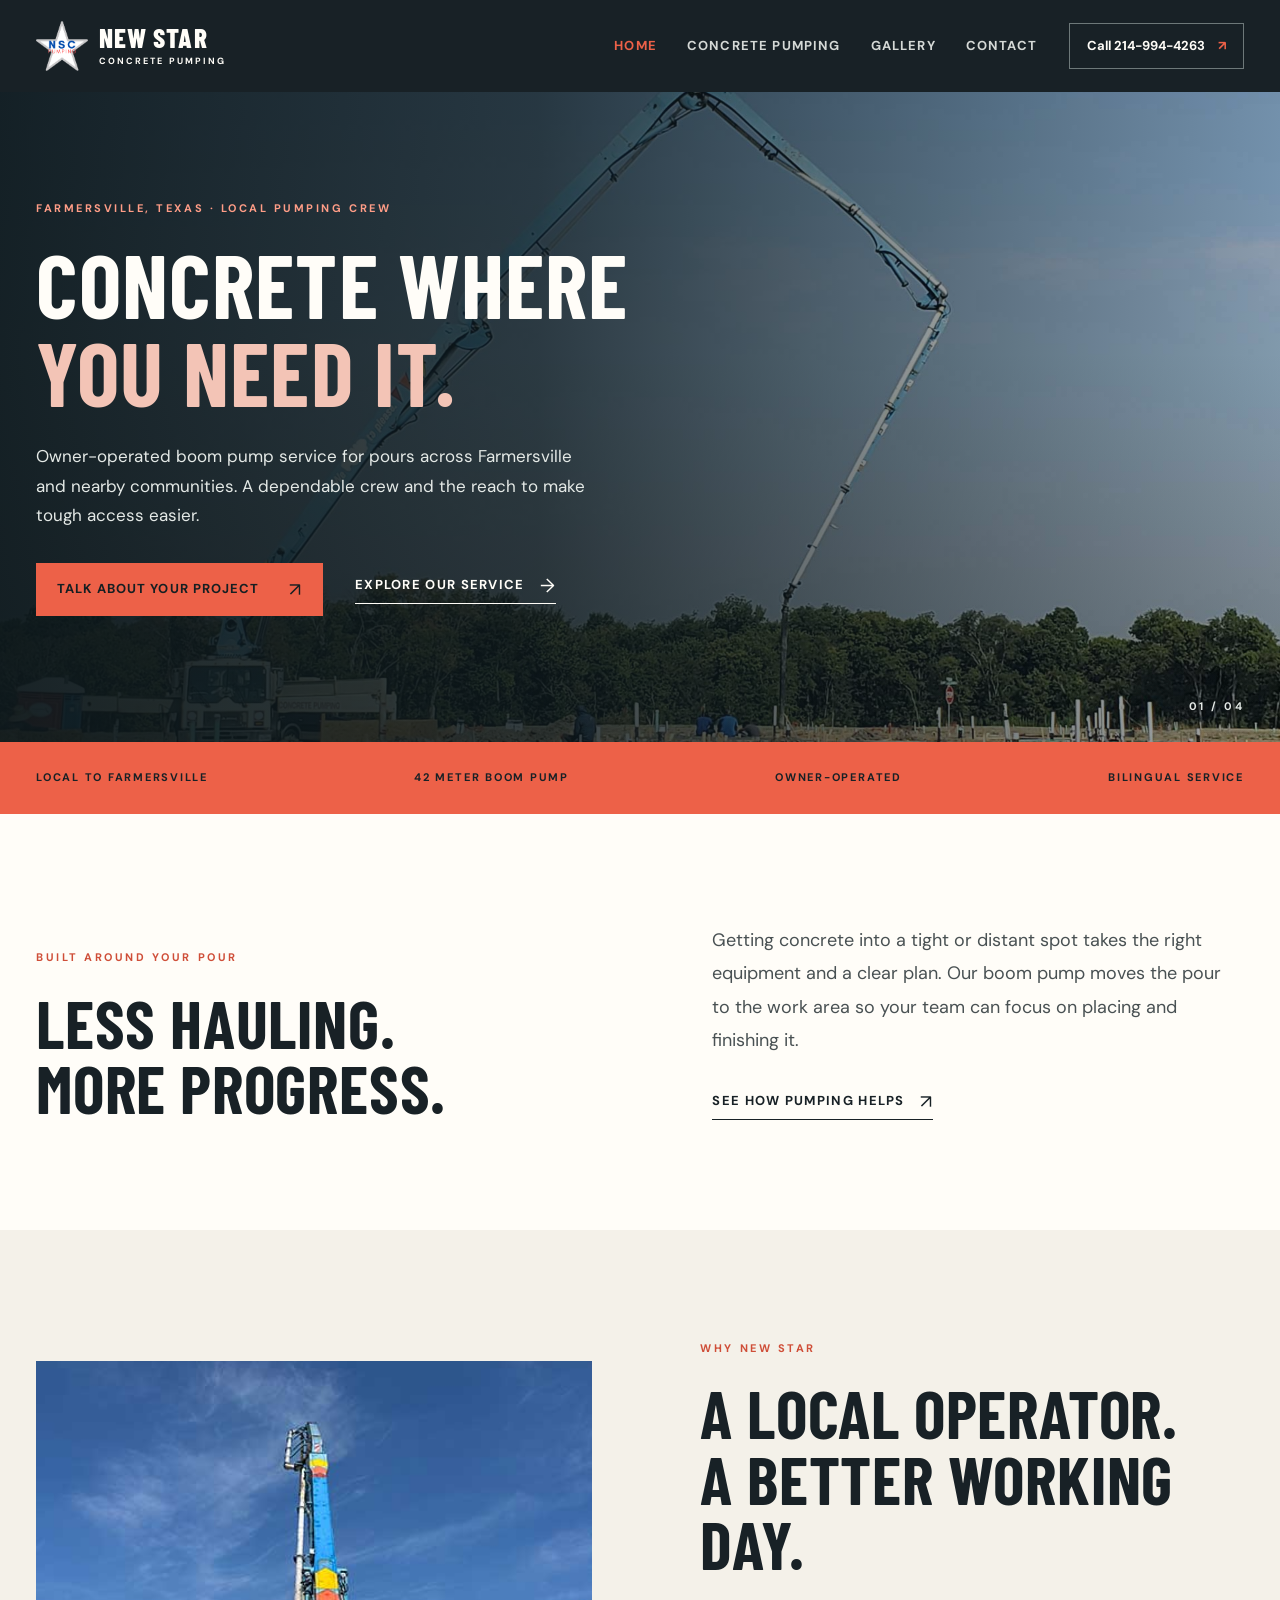
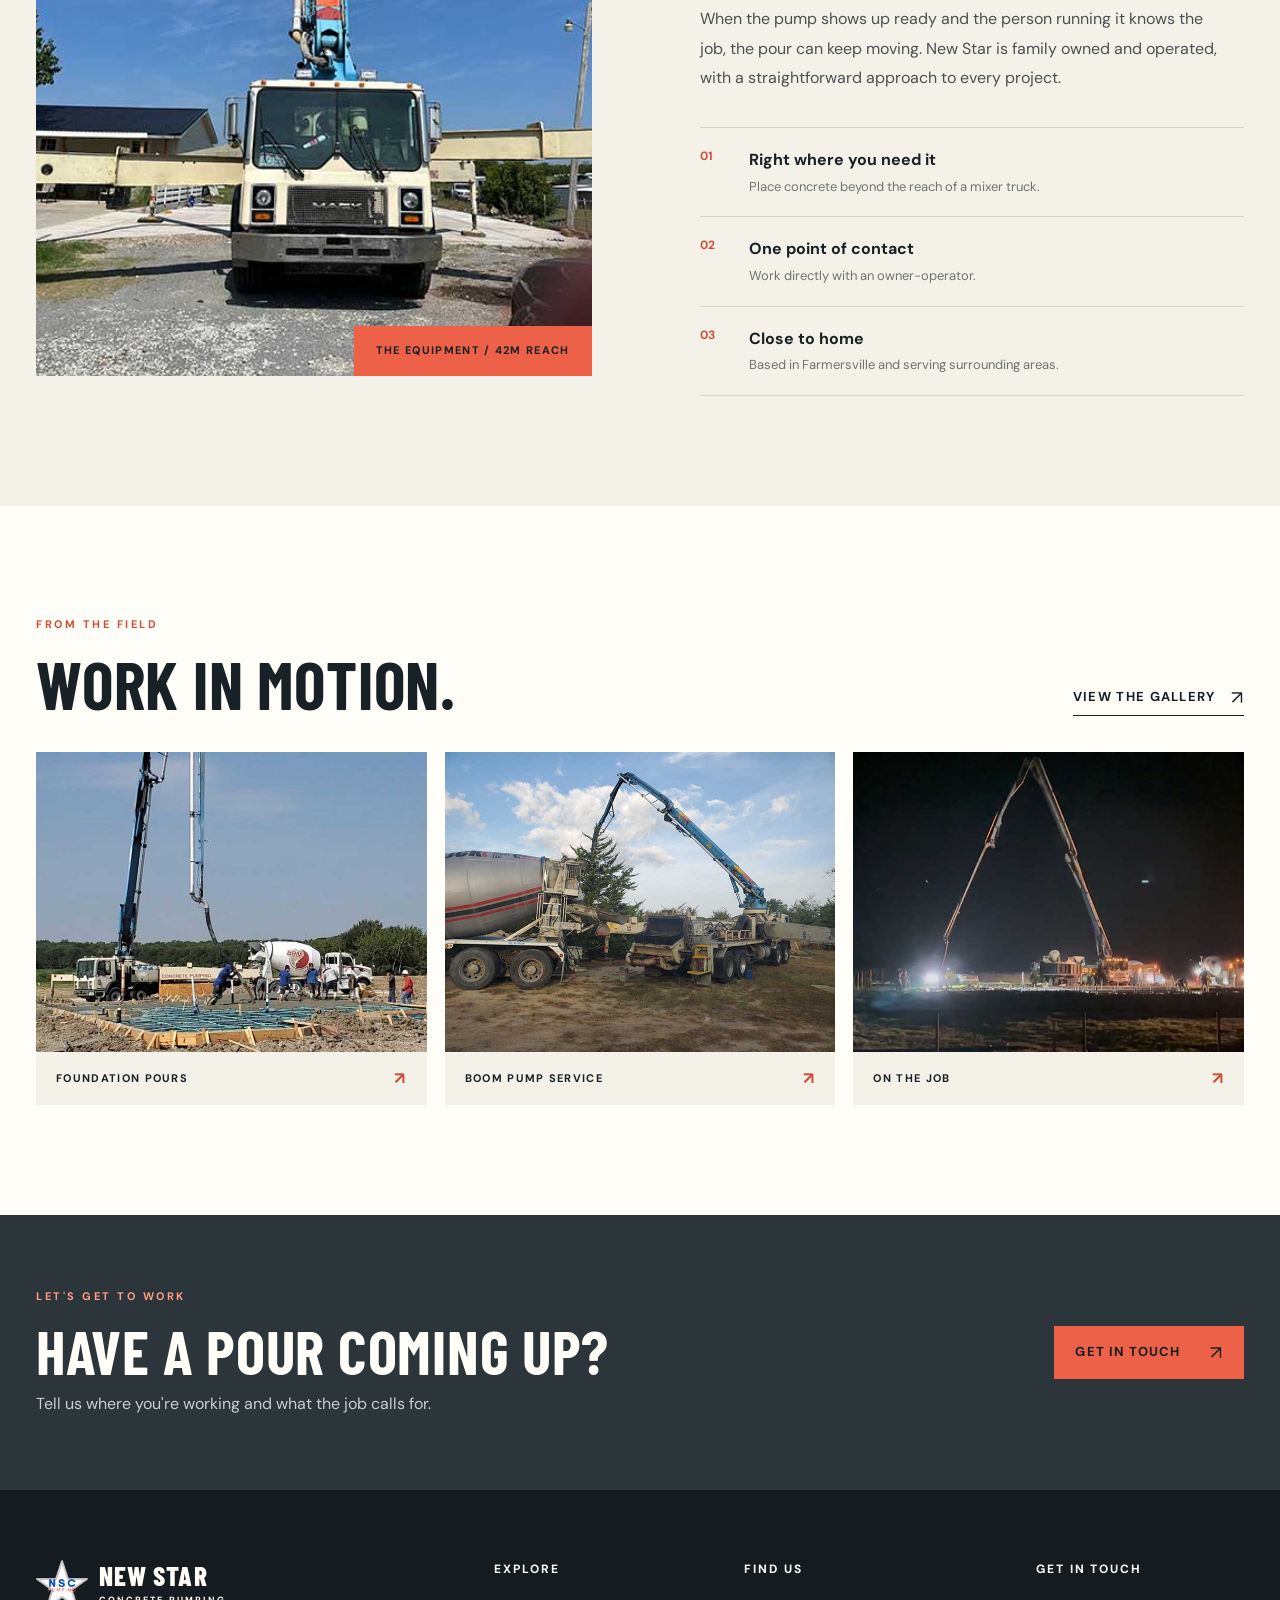
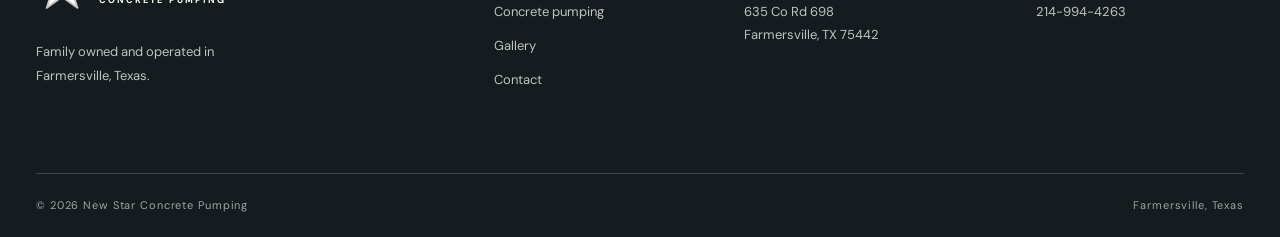
==== index.html @ 3ee7a07b "Build New Star static website" ====
<!doctype html>
<html lang="en">
<head>
  <meta charset="utf-8">
  <meta name="viewport" content="width=device-width, initial-scale=1">
  <meta name="theme-color" content="#182126">
  <meta name="description" content="New Star Concrete Pumping provides owner-operated boom pump service in Farmersville, Texas and surrounding communities.">
  <title>New Star Concrete Pumping | Farmersville, TX</title>
  <link rel="icon" type="image/svg+xml" href="assets/favicon.svg">
  <link rel="stylesheet" href="styles.css">
  <script src="site-config.js" defer></script>
  <script src="site.js" defer></script>
</head>
<body>
  <a class="skip-link" href="#main">Skip to content</a>
  <header class="site-header">
    <div class="header-inner wrap">
      <a class="brand" href="./" aria-label="New Star Concrete Pumping home"><img src="assets/new-star-concrete-pumping-logo.png" alt="" width="62" height="59"><span>NEW STAR<small>CONCRETE PUMPING</small></span></a>
      <button class="menu-button" type="button" data-menu-button aria-expanded="false" aria-controls="primary-nav">Menu <span aria-hidden="true">☰</span></button>
      <nav id="primary-nav" class="site-nav" data-menu aria-label="Main navigation"><a href="./" aria-current="page">Home</a><a href="concrete-pumping/">Concrete pumping</a><a href="gallery/">Gallery</a><a href="contact-us/">Contact</a></nav>
      <a class="header-call" href="tel:+12149944263">Call 214-994-4263 <span aria-hidden="true">↗</span></a>
    </div>
  </header>
  <main id="main">
    <section class="hero home-hero">
      <div class="hero-photo" role="img" aria-label="Concrete boom pump working at a construction site"></div>
      <div class="wrap hero-content"><p class="eyebrow light">FARMERSVILLE, TEXAS · LOCAL PUMPING CREW</p><h1>Concrete where<br><em>you need it.</em></h1><p>Owner-operated boom pump service for pours across Farmersville and nearby communities. A dependable crew and the reach to make tough access easier.</p><div class="button-row"><a class="button button-accent" href="contact-us/">Talk about your project <span aria-hidden="true">↗</span></a><a class="text-link light-link" href="concrete-pumping/">Explore our service <span aria-hidden="true">→</span></a></div></div>
      <div class="hero-index" aria-hidden="true">01 / 04</div>
    </section>
    <div class="service-strip"><div class="wrap strip-inner"><span>LOCAL TO FARMERSVILLE</span><span>42 METER BOOM PUMP</span><span>OWNER-OPERATED</span><span>BILINGUAL SERVICE</span></div></div>
    <section class="section intro-section"><div class="wrap intro-grid"><div><p class="eyebrow">BUILT AROUND YOUR POUR</p><h2>Less hauling.<br>More progress.</h2></div><div class="intro-copy"><p>Getting concrete into a tight or distant spot takes the right equipment and a clear plan. Our boom pump moves the pour to the work area so your team can focus on placing and finishing it.</p><a class="text-link" href="concrete-pumping/">See how pumping helps <span aria-hidden="true">↗</span></a></div></div></section>
    <section class="section feature-section"><div class="wrap feature-grid"><div class="feature-image"><img src="assets/new-star-concrete-boom-pump.jpg" alt="New Star concrete boom pump set up on a job site" loading="lazy" width="500" height="667"><div class="image-tag">THE EQUIPMENT / 42M REACH</div></div><div class="feature-content"><p class="eyebrow">WHY NEW STAR</p><h2>A local operator.<br>A better working day.</h2><p>When the pump shows up ready and the person running it knows the job, the pour can keep moving. New Star is family owned and operated, with a straightforward approach to every project.</p><div class="feature-list"><div><span>01</span><strong>Right where you need it</strong><p>Place concrete beyond the reach of a mixer truck.</p></div><div><span>02</span><strong>One point of contact</strong><p>Work directly with an owner-operator.</p></div><div><span>03</span><strong>Close to home</strong><p>Based in Farmersville and serving surrounding areas.</p></div></div></div></div></section>
    <section class="section work-section"><div class="wrap"><div class="section-heading"><div><p class="eyebrow">FROM THE FIELD</p><h2>Work in motion.</h2></div><a class="text-link" href="gallery/">View the gallery <span aria-hidden="true">↗</span></a></div><div class="work-grid"><a href="gallery/" class="work-card"><img src="assets/pouring-a-foundation-in-farmersville.jpg" alt="Concrete being placed for a foundation in Farmersville" loading="lazy" width="770" height="584"><span>FOUNDATION POURS <span aria-hidden="true">↗</span></span></a><a href="gallery/" class="work-card"><img src="assets/concrete-truck-and-pump-boom.jpg" alt="Mixer truck alongside a concrete pump boom" loading="lazy" width="800" height="600"><span>BOOM PUMP SERVICE <span aria-hidden="true">↗</span></span></a><a href="gallery/" class="work-card"><img src="assets/concrete-pumping-at-night.jpg" alt="Concrete pumping work after dark" loading="lazy" width="800" height="505"><span>ON THE JOB <span aria-hidden="true">↗</span></span></a></div></div></section>
    <section class="callout"><div class="wrap callout-inner"><div><p class="eyebrow light">LET'S GET TO WORK</p><h2>Have a pour coming up?</h2><p>Tell us where you're working and what the job calls for.</p></div><a class="button button-accent" href="contact-us/">Get in touch <span aria-hidden="true">↗</span></a></div></section>
  </main>
  <footer class="site-footer"><div class="wrap footer-grid"><div><a class="brand footer-brand" href="./"><img src="assets/new-star-concrete-pumping-logo.png" alt="" width="62" height="59"><span>NEW STAR<small>CONCRETE PUMPING</small></span></a><p>Family owned and operated in Farmersville, Texas.</p></div><div><h2>Explore</h2><a href="concrete-pumping/">Concrete pumping</a><a href="gallery/">Gallery</a><a href="contact-us/">Contact</a></div><div><h2>Find us</h2><p>635 Co Rd 698<br>Farmersville, TX 75442</p></div><div><h2>Get in touch</h2><a href="tel:+12149944263">214-994-4263</a><a data-email-link hidden></a></div></div><div class="wrap footer-bottom"><span>© <span data-year>2026</span> New Star Concrete Pumping</span><span>Farmersville, Texas</span></div></footer>
</body>
</html>
---- styles.css ----
@import url('https://fonts.googleapis.com/css2?family=Barlow+Condensed:wght@500;600;700;800&family=DM+Sans:wght@400;500;600;700&display=swap');

:root{--ink:#182126;--ink-soft:#2c3539;--paper:#f4f1e9;--white:#fffdf8;--muted:#6e7472;--line:#d6d4cb;--accent:#ed6148;--accent-dark:#cf4e38}
*,*::before,*::after{box-sizing:border-box}
html{scroll-behavior:smooth}
body{margin:0;background:var(--paper);color:var(--ink);font-family:'DM Sans',Arial,sans-serif;line-height:1.6}
img{display:block;max-width:100%}
a{color:inherit;text-decoration:none}
a:hover{text-decoration:none}
button,input,textarea{font:inherit}
button,a,input,textarea{outline-offset:4px}
[hidden]{display:none!important}
.wrap{width:min(100% - 72px,1220px);margin-inline:auto}
.skip-link{position:absolute;top:-100px;left:12px;z-index:100;background:var(--white);padding:10px 16px}.skip-link:focus{top:12px}
.site-header{background:var(--ink);color:var(--white);position:relative;z-index:10}
.header-inner{min-height:92px;display:flex;align-items:center;gap:32px}
.brand{display:inline-flex;align-items:center;gap:11px;flex-shrink:0;font-family:'Barlow Condensed',Impact,sans-serif;font-size:27px;font-weight:800;line-height:.88;letter-spacing:.04em}
.brand img{width:52px;height:50px;object-fit:contain}.brand small{display:block;font-family:'DM Sans',Arial,sans-serif;font-size:9px;font-weight:700;letter-spacing:.23em;margin-top:9px}
.site-nav{display:flex;align-items:center;gap:30px;margin-left:auto;font-size:13px;font-weight:700;text-transform:uppercase;letter-spacing:.09em}
.site-nav a{padding:12px 0;color:#d5d9d6;white-space:nowrap}.site-nav a:hover,.site-nav a[aria-current=page]{color:var(--accent)}
.header-call{border:1px solid #6d7879;padding:12px 17px;font-weight:700;font-size:13px;white-space:nowrap}.header-call span{color:var(--accent);margin-left:10px}.header-call:hover{border-color:var(--accent)}
.menu-button{display:none}
.eyebrow{margin:0 0 24px;color:var(--accent-dark);font-size:11px;font-weight:700;letter-spacing:.23em;line-height:1.5}.eyebrow.light{color:#ff9d87}
h1,h2,h3,p{margin-top:0}h1,h2,h3{font-family:'Barlow Condensed',Impact,sans-serif;line-height:.98;text-transform:uppercase;letter-spacing:.012em}h1{font-size:clamp(58px,7vw,108px);font-weight:700}h2{font-size:clamp(46px,5.2vw,78px);font-weight:700}h3{font-size:30px}
.hero{position:relative;color:var(--white);isolation:isolate;overflow:hidden;background:var(--ink)}
.home-hero{min-height:650px;display:flex;align-items:center}.hero-photo{position:absolute;inset:0;z-index:-2;background:url('assets/concrete-boom-pump-extended.jpg') center 52%/cover no-repeat}.hero::after{content:"";position:absolute;inset:0;z-index:-1;background:linear-gradient(90deg,rgba(13,24,28,.94) 0%,rgba(13,24,28,.78) 42%,rgba(13,24,28,.15) 100%),linear-gradient(0deg,rgba(13,24,28,.25),transparent 60%)}
.hero-content{padding-block:96px 114px}.hero-content h1{max-width:850px;margin-bottom:26px}.hero-content h1 em{font-style:normal;color:#f3c4b6}.hero-content>p:not(.eyebrow){max-width:550px;color:#e4e9e6;font-size:17px;line-height:1.75;margin-bottom:32px}
.button-row{display:flex;align-items:center;gap:32px;flex-wrap:wrap}.button{display:inline-flex;justify-content:space-between;align-items:center;gap:30px;min-height:53px;padding:12px 21px;font-weight:700;font-size:13px;text-transform:uppercase;letter-spacing:.08em;transition:background .2s,transform .2s}.button:hover{transform:translateY(-2px)}.button-accent{background:var(--accent);color:#151f22}.button-accent:hover{background:#ff866c}.button span,.text-link span{font-size:19px;font-weight:400;line-height:1}
.text-link{display:inline-flex;align-items:center;gap:15px;border-bottom:1px solid currentColor;padding-bottom:7px;font-size:13px;font-weight:700;text-transform:uppercase;letter-spacing:.1em}.text-link:hover{color:var(--accent-dark)}.light-link:hover{color:var(--accent)}
.hero-index{position:absolute;right:36px;bottom:26px;color:#e4e9e6;font-size:11px;font-weight:700;letter-spacing:.22em}
.service-strip{background:var(--accent);color:var(--ink)}.strip-inner{min-height:72px;display:flex;justify-content:space-between;align-items:center;gap:16px}.strip-inner span{font-size:11px;font-weight:700;letter-spacing:.16em;text-align:center}
.section{padding-block:110px}.intro-section{background:var(--white)}.intro-grid{display:grid;grid-template-columns:1fr 1fr;gap:12%;align-items:end}.intro-grid h2{margin-bottom:0}.intro-copy p{max-width:530px;color:#495153;font-size:18px;line-height:1.85;margin-bottom:30px}
.feature-section{background:var(--paper)}.feature-grid{display:grid;grid-template-columns:46% 1fr;gap:9%;align-items:center}.feature-image{position:relative;min-height:615px;background:#d6d4cb}.feature-image img{width:100%;height:615px;object-fit:cover}.image-tag{position:absolute;bottom:0;right:0;background:var(--accent);padding:16px 22px;font-size:11px;font-weight:700;letter-spacing:.12em}.feature-content h2{margin-bottom:28px}.feature-content>p:not(.eyebrow){color:#495153;max-width:520px;line-height:1.85}.feature-list{border-top:1px solid var(--line);margin-top:34px}.feature-list>div{display:grid;grid-template-columns:39px 1fr;column-gap:10px;border-bottom:1px solid var(--line);padding:19px 0}.feature-list span{grid-row:span 2;color:var(--accent-dark);font-size:12px;font-weight:700}.feature-list strong{font-size:16px}.feature-list p{margin:4px 0 0;color:var(--muted);font-size:13px}
.work-section{background:var(--white)}.section-heading{display:flex;justify-content:space-between;align-items:end;gap:20px;margin-bottom:36px}.section-heading h2{margin-bottom:0}.section-heading .eyebrow{margin-bottom:18px}.work-grid{display:grid;grid-template-columns:repeat(3,1fr);gap:18px}.work-card{background:var(--paper);overflow:hidden}.work-card img{width:100%;height:300px;object-fit:cover;transition:transform .3s}.work-card:hover img{transform:scale(1.04)}.work-card>span{display:flex;justify-content:space-between;padding:18px 20px;font-size:11px;font-weight:700;letter-spacing:.12em}.work-card>span span{color:var(--accent-dark);font-size:17px;line-height:1}
.callout{background:var(--ink-soft);color:var(--white);padding-block:73px}.callout-inner{display:flex;justify-content:space-between;align-items:center;gap:28px}.callout h2{font-size:clamp(42px,4.8vw,70px);margin-bottom:10px}.callout p:not(.eyebrow){margin:0;color:#c9cfcc}.callout .eyebrow{margin-bottom:16px}
.site-footer{background:#141c20;color:var(--white)}.footer-grid{display:grid;grid-template-columns:2fr 1fr 1.2fr 1fr;gap:42px;padding-block:70px}.footer-grid h2{font-family:'DM Sans',Arial,sans-serif;font-size:12px;line-height:1.5;letter-spacing:.16em;margin:0 0 22px}.footer-grid p,.footer-grid a:not(.brand){display:block;margin:0 0 11px;font-size:13px;color:#bdc5c2;line-height:1.8}.footer-grid a:hover{color:var(--accent)}.footer-grid>div:first-child p{margin-top:23px;max-width:210px}.footer-bottom{display:flex;justify-content:space-between;gap:16px;border-top:1px solid #3d4749;padding-block:23px;color:#9ba6a3;font-size:11px;letter-spacing:.08em}
.page-hero{min-height:415px;display:flex;align-items:center}.page-hero .hero-content{padding-block:100px}.page-hero h1{margin:0;max-width:1000px}.page-hero .hero-photo{background-position:center}.service-hero .hero-photo{background-image:url('assets/farmersville-concrete-pumping-company.jpg')}.contact-hero .hero-photo{background-image:url('assets/concrete-pumping-company-farmersville-tx.jpg')}.gallery-hero .hero-photo{background-image:url('assets/concrete-pumping-farmersville-tx.jpg')}
.split-section{background:var(--white)}.split-grid{display:grid;grid-template-columns:1fr 1fr;gap:11%;align-items:start}.split-grid h2{margin-bottom:0}.body-copy p{color:#495153;line-height:1.85;font-size:17px}.body-copy p:last-child{margin-bottom:0}
.benefits{background:var(--paper)}.benefit-grid{display:grid;grid-template-columns:repeat(3,1fr);gap:18px}.benefit{border-top:2px solid var(--ink);padding:25px 24px 12px;background:var(--white);min-height:240px}.benefit-number{color:var(--accent-dark);font-size:12px;font-weight:700;letter-spacing:.12em}.benefit h3{margin:27px 0 13px}.benefit p{font-size:14px;color:#495153;line-height:1.75}
.service-photo-section{background:var(--ink);color:var(--white)}.service-photo-grid{display:grid;grid-template-columns:1.1fr .9fr;gap:9%;align-items:center}.service-photo-grid img{width:100%;height:490px;object-fit:cover}.service-photo-grid p:not(.eyebrow){color:#ccd5d0;line-height:1.9}.service-photo-grid h2{max-width:500px}
.gallery-section{background:var(--white)}.gallery-intro{max-width:660px;margin-bottom:36px;color:#495153;font-size:17px}.gallery-grid{display:grid;grid-template-columns:repeat(3,1fr);gap:18px}.gallery-grid figure{margin:0;background:var(--paper)}.gallery-grid img{width:100%;height:300px;object-fit:cover}.gallery-grid figure:first-child{grid-column:span 2}.gallery-grid figure:first-child img{height:380px}.gallery-grid figcaption{padding:13px 17px;font-size:12px;font-weight:700;letter-spacing:.04em}
.contact-section{background:var(--white)}.contact-grid{display:grid;grid-template-columns:.85fr 1.15fr;gap:11%}.contact-grid h2{margin-bottom:26px}.contact-grid p{color:#495153;line-height:1.8}.contact-detail{border-top:1px solid var(--line);padding:18px 0}.contact-detail strong{display:block;color:var(--ink);font-size:11px;letter-spacing:.15em;text-transform:uppercase;margin-bottom:7px}.contact-detail a{color:var(--ink);font-weight:700}.contact-detail a:hover{color:var(--accent-dark)}.contact-detail p{margin:0}.form-panel{background:var(--paper);padding:42px}.form-panel h2{font-size:44px;margin-bottom:13px}.form-panel>p{font-size:14px;margin-bottom:24px}.form-grid{display:grid;grid-template-columns:1fr 1fr;gap:18px}.field{display:flex;flex-direction:column;gap:8px}.field.full{grid-column:1/-1}.field label{font-size:11px;font-weight:700;letter-spacing:.11em;text-transform:uppercase}.field input,.field textarea{width:100%;border:1px solid #c8cbc5;border-radius:0;background:var(--white);color:var(--ink);padding:12px 14px}.field textarea{resize:vertical;min-height:140px}.form-panel form button{border:0;margin-top:23px;cursor:pointer}.form-unavailable{border-left:3px solid var(--accent);padding:16px 20px;background:var(--white);color:var(--ink)!important}.form-unavailable a{font-weight:700;text-decoration:underline}
.honeypot{position:absolute;left:-9999px;width:1px;height:1px;opacity:0}
@media(max-width:1050px){.header-call{display:none}.feature-grid{gap:6%}.footer-grid{gap:26px}}
@media(max-width:760px){.wrap{width:min(100% - 36px,1220px)}.header-inner{min-height:76px}.brand{font-size:24px}.brand img{width:47px;height:45px}.menu-button{display:flex;align-items:center;gap:10px;margin-left:auto;border:1px solid #697475;background:none;color:var(--white);padding:9px 12px;font-size:12px;text-transform:uppercase;letter-spacing:.1em}.site-nav{display:none;position:absolute;top:100%;left:0;right:0;background:var(--ink);padding:14px 18px 26px;flex-direction:column;align-items:stretch;gap:0;border-top:1px solid #3d4749}.site-nav.is-open{display:flex}.site-nav a{padding:12px}.home-hero{min-height:610px}.hero::after{background:linear-gradient(90deg,rgba(13,24,28,.9),rgba(13,24,28,.5)),linear-gradient(0deg,rgba(13,24,28,.4),transparent)}.hero-content{padding-block:83px 90px}.hero-content h1{font-size:clamp(56px,11vw,83px)}.hero-content>p:not(.eyebrow){font-size:15px}.hero-index{right:18px}.strip-inner{display:grid;grid-template-columns:1fr 1fr;padding-block:18px;gap:11px}.strip-inner span{font-size:9px}.section{padding-block:70px}.intro-grid,.split-grid,.feature-grid,.service-photo-grid,.contact-grid{grid-template-columns:1fr;gap:30px}.intro-copy p{font-size:16px}.feature-image,.feature-image img{min-height:0;height:480px}.feature-content{padding-top:12px}.work-grid,.benefit-grid{grid-template-columns:1fr 1fr}.work-card img{height:230px}.callout-inner{align-items:flex-start;flex-direction:column}.footer-grid{grid-template-columns:1fr 1fr;gap:38px}.page-hero{min-height:320px}.page-hero .hero-content{padding-block:80px}.service-photo-grid img{height:360px}.gallery-grid{grid-template-columns:1fr 1fr}.gallery-grid figure:first-child img{height:310px}}
@media(max-width:520px){.button-row{align-items:flex-start;flex-direction:column;gap:20px}.eyebrow{font-size:10px}.hero-content h1{font-size:55px}.work-grid,.benefit-grid,.gallery-grid{grid-template-columns:1fr}.work-card img,.gallery-grid img,.gallery-grid figure:first-child img{height:270px}.gallery-grid figure:first-child{grid-column:auto}.feature-image,.feature-image img{height:420px}.section-heading{align-items:flex-start;flex-direction:column}.footer-grid{grid-template-columns:1fr 1fr;gap:32px}.footer-grid>div:first-child{grid-column:span 2}.footer-bottom{flex-direction:column}.form-panel{padding:26px 20px}.form-grid{grid-template-columns:1fr}.field.full{grid-column:auto}.page-hero h1{font-size:56px}}
@media(prefers-reduced-motion:reduce){html{scroll-behavior:auto}*,*::before,*::after{transition-duration:0s!important}}
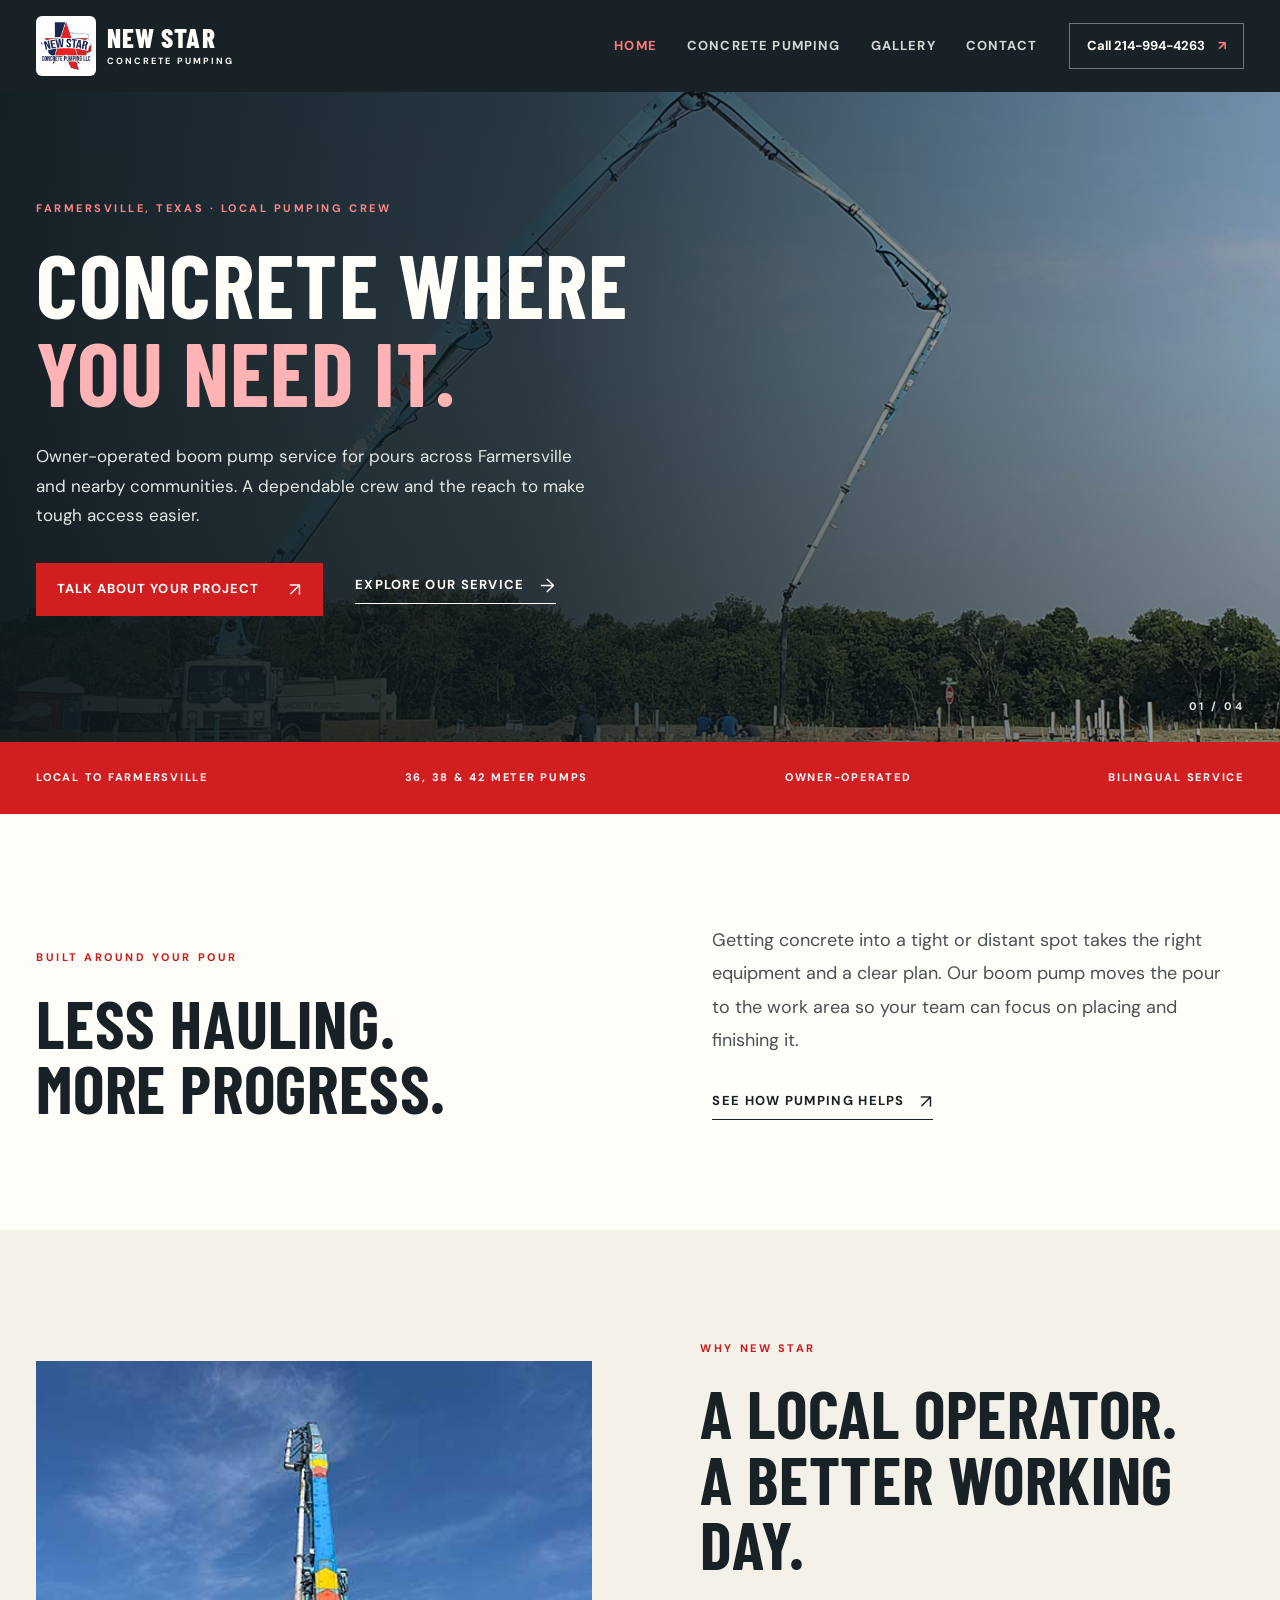
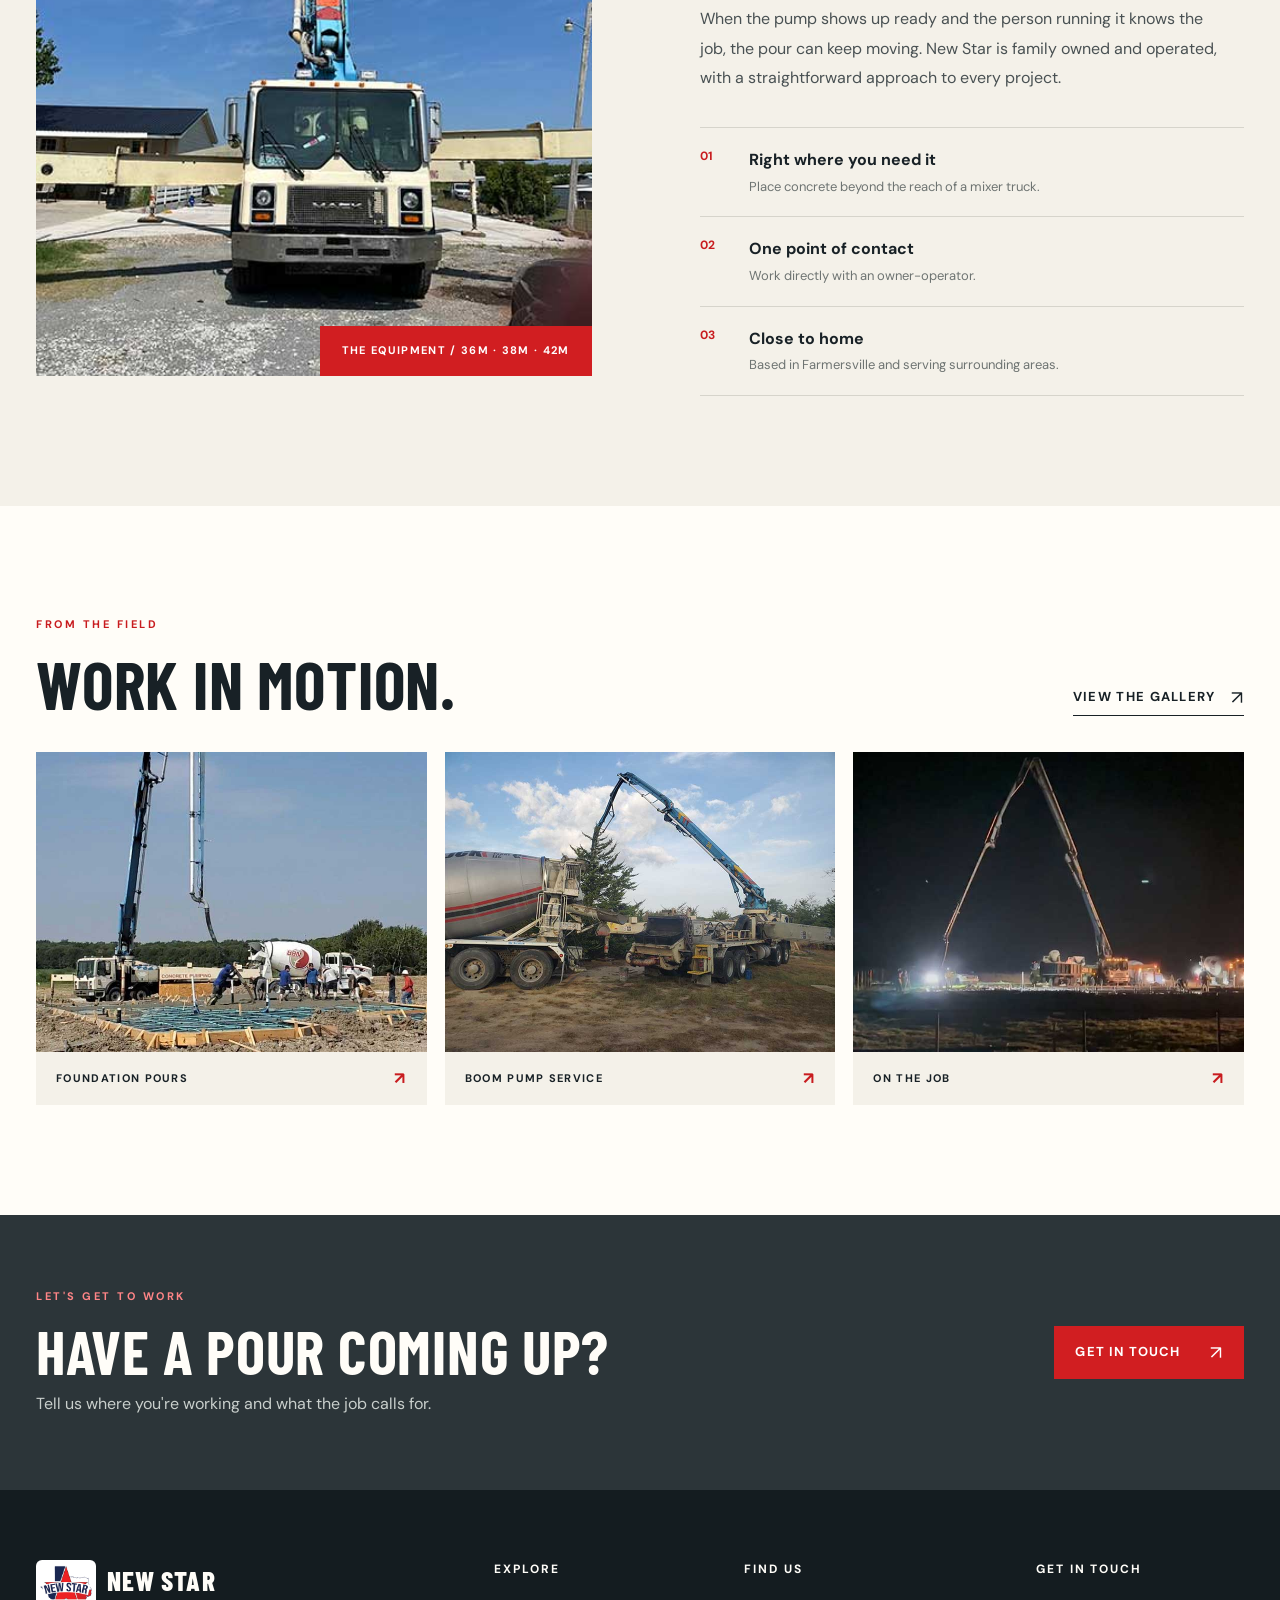
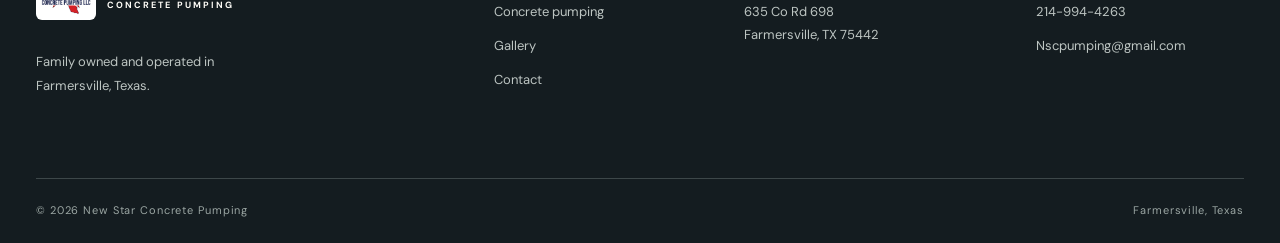
==== commit 3bcd8281: "new icon, color scheme" ====
--- a/index.html
+++ b/index.html
@@ -6,7 +6,7 @@
   <meta name="theme-color" content="#182126">
   <meta name="description" content="New Star Concrete Pumping provides owner-operated boom pump service in Farmersville, Texas and surrounding communities.">
   <title>New Star Concrete Pumping | Farmersville, TX</title>
-  <link rel="icon" type="image/svg+xml" href="assets/favicon.svg">
+  <link rel="icon" type="image/jpeg" href="assets/logo.jpg">
   <link rel="stylesheet" href="styles.css">
   <script src="site-config.js" defer></script>
   <script src="site.js" defer></script>
@@ -15,7 +15,7 @@
   <a class="skip-link" href="#main">Skip to content</a>
   <header class="site-header">
     <div class="header-inner wrap">
-      <a class="brand" href="./" aria-label="New Star Concrete Pumping home"><img src="assets/new-star-concrete-pumping-logo.png" alt="" width="62" height="59"><span>NEW STAR<small>CONCRETE PUMPING</small></span></a>
+      <a class="brand" href="./" aria-label="New Star Concrete Pumping home"><img src="assets/logo.jpg" alt="" width="60" height="60"><span>NEW STAR<small>CONCRETE PUMPING</small></span></a>
       <button class="menu-button" type="button" data-menu-button aria-expanded="false" aria-controls="primary-nav">Menu <span aria-hidden="true">☰</span></button>
       <nav id="primary-nav" class="site-nav" data-menu aria-label="Main navigation"><a href="./" aria-current="page">Home</a><a href="concrete-pumping/">Concrete pumping</a><a href="gallery/">Gallery</a><a href="contact-us/">Contact</a></nav>
       <a class="header-call" href="tel:+12149944263">Call 214-994-4263 <span aria-hidden="true">↗</span></a>
@@ -27,12 +27,12 @@
       <div class="wrap hero-content"><p class="eyebrow light">FARMERSVILLE, TEXAS · LOCAL PUMPING CREW</p><h1>Concrete where<br><em>you need it.</em></h1><p>Owner-operated boom pump service for pours across Farmersville and nearby communities. A dependable crew and the reach to make tough access easier.</p><div class="button-row"><a class="button button-accent" href="contact-us/">Talk about your project <span aria-hidden="true">↗</span></a><a class="text-link light-link" href="concrete-pumping/">Explore our service <span aria-hidden="true">→</span></a></div></div>
       <div class="hero-index" aria-hidden="true">01 / 04</div>
     </section>
-    <div class="service-strip"><div class="wrap strip-inner"><span>LOCAL TO FARMERSVILLE</span><span>42 METER BOOM PUMP</span><span>OWNER-OPERATED</span><span>BILINGUAL SERVICE</span></div></div>
+    <div class="service-strip"><div class="wrap strip-inner"><span>LOCAL TO FARMERSVILLE</span><span>36, 38 &amp; 42 METER PUMPS</span><span>OWNER-OPERATED</span><span>BILINGUAL SERVICE</span></div></div>
     <section class="section intro-section"><div class="wrap intro-grid"><div><p class="eyebrow">BUILT AROUND YOUR POUR</p><h2>Less hauling.<br>More progress.</h2></div><div class="intro-copy"><p>Getting concrete into a tight or distant spot takes the right equipment and a clear plan. Our boom pump moves the pour to the work area so your team can focus on placing and finishing it.</p><a class="text-link" href="concrete-pumping/">See how pumping helps <span aria-hidden="true">↗</span></a></div></div></section>
-    <section class="section feature-section"><div class="wrap feature-grid"><div class="feature-image"><img src="assets/new-star-concrete-boom-pump.jpg" alt="New Star concrete boom pump set up on a job site" loading="lazy" width="500" height="667"><div class="image-tag">THE EQUIPMENT / 42M REACH</div></div><div class="feature-content"><p class="eyebrow">WHY NEW STAR</p><h2>A local operator.<br>A better working day.</h2><p>When the pump shows up ready and the person running it knows the job, the pour can keep moving. New Star is family owned and operated, with a straightforward approach to every project.</p><div class="feature-list"><div><span>01</span><strong>Right where you need it</strong><p>Place concrete beyond the reach of a mixer truck.</p></div><div><span>02</span><strong>One point of contact</strong><p>Work directly with an owner-operator.</p></div><div><span>03</span><strong>Close to home</strong><p>Based in Farmersville and serving surrounding areas.</p></div></div></div></div></section>
+    <section class="section feature-section"><div class="wrap feature-grid"><div class="feature-image"><img src="assets/new-star-concrete-boom-pump.jpg" alt="New Star concrete boom pump set up on a job site" loading="lazy" width="500" height="667"><div class="image-tag">THE EQUIPMENT / 36M · 38M · 42M</div></div><div class="feature-content"><p class="eyebrow">WHY NEW STAR</p><h2>A local operator.<br>A better working day.</h2><p>When the pump shows up ready and the person running it knows the job, the pour can keep moving. New Star is family owned and operated, with a straightforward approach to every project.</p><div class="feature-list"><div><span>01</span><strong>Right where you need it</strong><p>Place concrete beyond the reach of a mixer truck.</p></div><div><span>02</span><strong>One point of contact</strong><p>Work directly with an owner-operator.</p></div><div><span>03</span><strong>Close to home</strong><p>Based in Farmersville and serving surrounding areas.</p></div></div></div></div></section>
     <section class="section work-section"><div class="wrap"><div class="section-heading"><div><p class="eyebrow">FROM THE FIELD</p><h2>Work in motion.</h2></div><a class="text-link" href="gallery/">View the gallery <span aria-hidden="true">↗</span></a></div><div class="work-grid"><a href="gallery/" class="work-card"><img src="assets/pouring-a-foundation-in-farmersville.jpg" alt="Concrete being placed for a foundation in Farmersville" loading="lazy" width="770" height="584"><span>FOUNDATION POURS <span aria-hidden="true">↗</span></span></a><a href="gallery/" class="work-card"><img src="assets/concrete-truck-and-pump-boom.jpg" alt="Mixer truck alongside a concrete pump boom" loading="lazy" width="800" height="600"><span>BOOM PUMP SERVICE <span aria-hidden="true">↗</span></span></a><a href="gallery/" class="work-card"><img src="assets/concrete-pumping-at-night.jpg" alt="Concrete pumping work after dark" loading="lazy" width="800" height="505"><span>ON THE JOB <span aria-hidden="true">↗</span></span></a></div></div></section>
     <section class="callout"><div class="wrap callout-inner"><div><p class="eyebrow light">LET'S GET TO WORK</p><h2>Have a pour coming up?</h2><p>Tell us where you're working and what the job calls for.</p></div><a class="button button-accent" href="contact-us/">Get in touch <span aria-hidden="true">↗</span></a></div></section>
   </main>
-  <footer class="site-footer"><div class="wrap footer-grid"><div><a class="brand footer-brand" href="./"><img src="assets/new-star-concrete-pumping-logo.png" alt="" width="62" height="59"><span>NEW STAR<small>CONCRETE PUMPING</small></span></a><p>Family owned and operated in Farmersville, Texas.</p></div><div><h2>Explore</h2><a href="concrete-pumping/">Concrete pumping</a><a href="gallery/">Gallery</a><a href="contact-us/">Contact</a></div><div><h2>Find us</h2><p>635 Co Rd 698<br>Farmersville, TX 75442</p></div><div><h2>Get in touch</h2><a href="tel:+12149944263">214-994-4263</a><a data-email-link hidden></a></div></div><div class="wrap footer-bottom"><span>© <span data-year>2026</span> New Star Concrete Pumping</span><span>Farmersville, Texas</span></div></footer>
+  <footer class="site-footer"><div class="wrap footer-grid"><div><a class="brand footer-brand" href="./"><img src="assets/logo.jpg" alt="" width="60" height="60"><span>NEW STAR<small>CONCRETE PUMPING</small></span></a><p>Family owned and operated in Farmersville, Texas.</p></div><div><h2>Explore</h2><a href="concrete-pumping/">Concrete pumping</a><a href="gallery/">Gallery</a><a href="contact-us/">Contact</a></div><div><h2>Find us</h2><p>635 Co Rd 698<br>Farmersville, TX 75442</p></div><div><h2>Get in touch</h2><a href="tel:+12149944263">214-994-4263</a><a href="mailto:Nscpumping@gmail.com">Nscpumping@gmail.com</a></div></div><div class="wrap footer-bottom"><span>© <span data-year>2026</span> New Star Concrete Pumping</span><span>Farmersville, Texas</span></div></footer>
 </body>
 </html>
--- a/styles.css
+++ b/styles.css
@@ -1,6 +1,6 @@
 @import url('https://fonts.googleapis.com/css2?family=Barlow+Condensed:wght@500;600;700;800&family=DM+Sans:wght@400;500;600;700&display=swap');
 
-:root{--ink:#182126;--ink-soft:#2c3539;--paper:#f4f1e9;--white:#fffdf8;--muted:#6e7472;--line:#d6d4cb;--accent:#ed6148;--accent-dark:#cf4e38}
+:root{--ink:#182126;--ink-soft:#2c3539;--paper:#f4f1e9;--white:#fffdf8;--muted:#6e7472;--line:#d6d4cb;--accent:#ed2124;--accent-strong:#d11e21;--accent-light:#ff7a7c;--accent-dark:#c81c1f}
 *,*::before,*::after{box-sizing:border-box}
 html{scroll-behavior:smooth}
 body{margin:0;background:var(--paper);color:var(--ink);font-family:'DM Sans',Arial,sans-serif;line-height:1.6}
@@ -15,25 +15,25 @@
 .site-header{background:var(--ink);color:var(--white);position:relative;z-index:10}
 .header-inner{min-height:92px;display:flex;align-items:center;gap:32px}
 .brand{display:inline-flex;align-items:center;gap:11px;flex-shrink:0;font-family:'Barlow Condensed',Impact,sans-serif;font-size:27px;font-weight:800;line-height:.88;letter-spacing:.04em}
-.brand img{width:52px;height:50px;object-fit:contain}.brand small{display:block;font-family:'DM Sans',Arial,sans-serif;font-size:9px;font-weight:700;letter-spacing:.23em;margin-top:9px}
+.brand img{width:60px;height:60px;object-fit:contain;background:#fff;border-radius:6px;padding:2px}.brand small{display:block;font-family:'DM Sans',Arial,sans-serif;font-size:9px;font-weight:700;letter-spacing:.23em;margin-top:9px}
 .site-nav{display:flex;align-items:center;gap:30px;margin-left:auto;font-size:13px;font-weight:700;text-transform:uppercase;letter-spacing:.09em}
-.site-nav a{padding:12px 0;color:#d5d9d6;white-space:nowrap}.site-nav a:hover,.site-nav a[aria-current=page]{color:var(--accent)}
-.header-call{border:1px solid #6d7879;padding:12px 17px;font-weight:700;font-size:13px;white-space:nowrap}.header-call span{color:var(--accent);margin-left:10px}.header-call:hover{border-color:var(--accent)}
+.site-nav a{padding:12px 0;color:#d5d9d6;white-space:nowrap}.site-nav a:hover,.site-nav a[aria-current=page]{color:var(--accent-light)}
+.header-call{border:1px solid #6d7879;padding:12px 17px;font-weight:700;font-size:13px;white-space:nowrap}.header-call span{color:var(--accent-light);margin-left:10px}.header-call:hover{border-color:var(--accent)}
 .menu-button{display:none}
-.eyebrow{margin:0 0 24px;color:var(--accent-dark);font-size:11px;font-weight:700;letter-spacing:.23em;line-height:1.5}.eyebrow.light{color:#ff9d87}
+.eyebrow{margin:0 0 24px;color:var(--accent-dark);font-size:11px;font-weight:700;letter-spacing:.23em;line-height:1.5}.eyebrow.light{color:#ff8587}
 h1,h2,h3,p{margin-top:0}h1,h2,h3{font-family:'Barlow Condensed',Impact,sans-serif;line-height:.98;text-transform:uppercase;letter-spacing:.012em}h1{font-size:clamp(58px,7vw,108px);font-weight:700}h2{font-size:clamp(46px,5.2vw,78px);font-weight:700}h3{font-size:30px}
 .hero{position:relative;color:var(--white);isolation:isolate;overflow:hidden;background:var(--ink)}
 .home-hero{min-height:650px;display:flex;align-items:center}.hero-photo{position:absolute;inset:0;z-index:-2;background:url('assets/concrete-boom-pump-extended.jpg') center 52%/cover no-repeat}.hero::after{content:"";position:absolute;inset:0;z-index:-1;background:linear-gradient(90deg,rgba(13,24,28,.94) 0%,rgba(13,24,28,.78) 42%,rgba(13,24,28,.15) 100%),linear-gradient(0deg,rgba(13,24,28,.25),transparent 60%)}
-.hero-content{padding-block:96px 114px}.hero-content h1{max-width:850px;margin-bottom:26px}.hero-content h1 em{font-style:normal;color:#f3c4b6}.hero-content>p:not(.eyebrow){max-width:550px;color:#e4e9e6;font-size:17px;line-height:1.75;margin-bottom:32px}
-.button-row{display:flex;align-items:center;gap:32px;flex-wrap:wrap}.button{display:inline-flex;justify-content:space-between;align-items:center;gap:30px;min-height:53px;padding:12px 21px;font-weight:700;font-size:13px;text-transform:uppercase;letter-spacing:.08em;transition:background .2s,transform .2s}.button:hover{transform:translateY(-2px)}.button-accent{background:var(--accent);color:#151f22}.button-accent:hover{background:#ff866c}.button span,.text-link span{font-size:19px;font-weight:400;line-height:1}
-.text-link{display:inline-flex;align-items:center;gap:15px;border-bottom:1px solid currentColor;padding-bottom:7px;font-size:13px;font-weight:700;text-transform:uppercase;letter-spacing:.1em}.text-link:hover{color:var(--accent-dark)}.light-link:hover{color:var(--accent)}
+.hero-content{padding-block:96px 114px}.hero-content h1{max-width:850px;margin-bottom:26px}.hero-content h1 em{font-style:normal;color:#ffb3b4}.hero-content>p:not(.eyebrow){max-width:550px;color:#e4e9e6;font-size:17px;line-height:1.75;margin-bottom:32px}
+.button-row{display:flex;align-items:center;gap:32px;flex-wrap:wrap}.button{display:inline-flex;justify-content:space-between;align-items:center;gap:30px;min-height:53px;padding:12px 21px;font-weight:700;font-size:13px;text-transform:uppercase;letter-spacing:.08em;transition:background .2s,transform .2s}.button:hover{transform:translateY(-2px)}.button-accent{background:var(--accent-strong);color:#fff}.button-accent:hover{background:#b3181b}.button span,.text-link span{font-size:19px;font-weight:400;line-height:1}
+.text-link{display:inline-flex;align-items:center;gap:15px;border-bottom:1px solid currentColor;padding-bottom:7px;font-size:13px;font-weight:700;text-transform:uppercase;letter-spacing:.1em}.text-link:hover{color:var(--accent-dark)}.light-link:hover{color:var(--accent-light)}
 .hero-index{position:absolute;right:36px;bottom:26px;color:#e4e9e6;font-size:11px;font-weight:700;letter-spacing:.22em}
-.service-strip{background:var(--accent);color:var(--ink)}.strip-inner{min-height:72px;display:flex;justify-content:space-between;align-items:center;gap:16px}.strip-inner span{font-size:11px;font-weight:700;letter-spacing:.16em;text-align:center}
+.service-strip{background:var(--accent-strong);color:#fff}.strip-inner{min-height:72px;display:flex;justify-content:space-between;align-items:center;gap:16px}.strip-inner span{font-size:11px;font-weight:700;letter-spacing:.16em;text-align:center}
 .section{padding-block:110px}.intro-section{background:var(--white)}.intro-grid{display:grid;grid-template-columns:1fr 1fr;gap:12%;align-items:end}.intro-grid h2{margin-bottom:0}.intro-copy p{max-width:530px;color:#495153;font-size:18px;line-height:1.85;margin-bottom:30px}
-.feature-section{background:var(--paper)}.feature-grid{display:grid;grid-template-columns:46% 1fr;gap:9%;align-items:center}.feature-image{position:relative;min-height:615px;background:#d6d4cb}.feature-image img{width:100%;height:615px;object-fit:cover}.image-tag{position:absolute;bottom:0;right:0;background:var(--accent);padding:16px 22px;font-size:11px;font-weight:700;letter-spacing:.12em}.feature-content h2{margin-bottom:28px}.feature-content>p:not(.eyebrow){color:#495153;max-width:520px;line-height:1.85}.feature-list{border-top:1px solid var(--line);margin-top:34px}.feature-list>div{display:grid;grid-template-columns:39px 1fr;column-gap:10px;border-bottom:1px solid var(--line);padding:19px 0}.feature-list span{grid-row:span 2;color:var(--accent-dark);font-size:12px;font-weight:700}.feature-list strong{font-size:16px}.feature-list p{margin:4px 0 0;color:var(--muted);font-size:13px}
+.feature-section{background:var(--paper)}.feature-grid{display:grid;grid-template-columns:46% 1fr;gap:9%;align-items:center}.feature-image{position:relative;min-height:615px;background:#d6d4cb}.feature-image img{width:100%;height:615px;object-fit:cover}.image-tag{position:absolute;bottom:0;right:0;background:var(--accent-strong);color:#fff;padding:16px 22px;font-size:11px;font-weight:700;letter-spacing:.12em}.feature-content h2{margin-bottom:28px}.feature-content>p:not(.eyebrow){color:#495153;max-width:520px;line-height:1.85}.feature-list{border-top:1px solid var(--line);margin-top:34px}.feature-list>div{display:grid;grid-template-columns:39px 1fr;column-gap:10px;border-bottom:1px solid var(--line);padding:19px 0}.feature-list span{grid-row:span 2;color:var(--accent-dark);font-size:12px;font-weight:700}.feature-list strong{font-size:16px}.feature-list p{margin:4px 0 0;color:var(--muted);font-size:13px}
 .work-section{background:var(--white)}.section-heading{display:flex;justify-content:space-between;align-items:end;gap:20px;margin-bottom:36px}.section-heading h2{margin-bottom:0}.section-heading .eyebrow{margin-bottom:18px}.work-grid{display:grid;grid-template-columns:repeat(3,1fr);gap:18px}.work-card{background:var(--paper);overflow:hidden}.work-card img{width:100%;height:300px;object-fit:cover;transition:transform .3s}.work-card:hover img{transform:scale(1.04)}.work-card>span{display:flex;justify-content:space-between;padding:18px 20px;font-size:11px;font-weight:700;letter-spacing:.12em}.work-card>span span{color:var(--accent-dark);font-size:17px;line-height:1}
 .callout{background:var(--ink-soft);color:var(--white);padding-block:73px}.callout-inner{display:flex;justify-content:space-between;align-items:center;gap:28px}.callout h2{font-size:clamp(42px,4.8vw,70px);margin-bottom:10px}.callout p:not(.eyebrow){margin:0;color:#c9cfcc}.callout .eyebrow{margin-bottom:16px}
-.site-footer{background:#141c20;color:var(--white)}.footer-grid{display:grid;grid-template-columns:2fr 1fr 1.2fr 1fr;gap:42px;padding-block:70px}.footer-grid h2{font-family:'DM Sans',Arial,sans-serif;font-size:12px;line-height:1.5;letter-spacing:.16em;margin:0 0 22px}.footer-grid p,.footer-grid a:not(.brand){display:block;margin:0 0 11px;font-size:13px;color:#bdc5c2;line-height:1.8}.footer-grid a:hover{color:var(--accent)}.footer-grid>div:first-child p{margin-top:23px;max-width:210px}.footer-bottom{display:flex;justify-content:space-between;gap:16px;border-top:1px solid #3d4749;padding-block:23px;color:#9ba6a3;font-size:11px;letter-spacing:.08em}
+.site-footer{background:#141c20;color:var(--white)}.footer-grid{display:grid;grid-template-columns:2fr 1fr 1.2fr 1fr;gap:42px;padding-block:70px}.footer-grid h2{font-family:'DM Sans',Arial,sans-serif;font-size:12px;line-height:1.5;letter-spacing:.16em;margin:0 0 22px}.footer-grid p,.footer-grid a:not(.brand){display:block;margin:0 0 11px;font-size:13px;color:#bdc5c2;line-height:1.8}.footer-grid a:hover{color:var(--accent-light)}.footer-grid>div:first-child p{margin-top:23px;max-width:210px}.footer-bottom{display:flex;justify-content:space-between;gap:16px;border-top:1px solid #3d4749;padding-block:23px;color:#9ba6a3;font-size:11px;letter-spacing:.08em}
 .page-hero{min-height:415px;display:flex;align-items:center}.page-hero .hero-content{padding-block:100px}.page-hero h1{margin:0;max-width:1000px}.page-hero .hero-photo{background-position:center}.service-hero .hero-photo{background-image:url('assets/farmersville-concrete-pumping-company.jpg')}.contact-hero .hero-photo{background-image:url('assets/concrete-pumping-company-farmersville-tx.jpg')}.gallery-hero .hero-photo{background-image:url('assets/concrete-pumping-farmersville-tx.jpg')}
 .split-section{background:var(--white)}.split-grid{display:grid;grid-template-columns:1fr 1fr;gap:11%;align-items:start}.split-grid h2{margin-bottom:0}.body-copy p{color:#495153;line-height:1.85;font-size:17px}.body-copy p:last-child{margin-bottom:0}
 .benefits{background:var(--paper)}.benefit-grid{display:grid;grid-template-columns:repeat(3,1fr);gap:18px}.benefit{border-top:2px solid var(--ink);padding:25px 24px 12px;background:var(--white);min-height:240px}.benefit-number{color:var(--accent-dark);font-size:12px;font-weight:700;letter-spacing:.12em}.benefit h3{margin:27px 0 13px}.benefit p{font-size:14px;color:#495153;line-height:1.75}
@@ -41,7 +41,8 @@
 .gallery-section{background:var(--white)}.gallery-intro{max-width:660px;margin-bottom:36px;color:#495153;font-size:17px}.gallery-grid{display:grid;grid-template-columns:repeat(3,1fr);gap:18px}.gallery-grid figure{margin:0;background:var(--paper)}.gallery-grid img{width:100%;height:300px;object-fit:cover}.gallery-grid figure:first-child{grid-column:span 2}.gallery-grid figure:first-child img{height:380px}.gallery-grid figcaption{padding:13px 17px;font-size:12px;font-weight:700;letter-spacing:.04em}
 .contact-section{background:var(--white)}.contact-grid{display:grid;grid-template-columns:.85fr 1.15fr;gap:11%}.contact-grid h2{margin-bottom:26px}.contact-grid p{color:#495153;line-height:1.8}.contact-detail{border-top:1px solid var(--line);padding:18px 0}.contact-detail strong{display:block;color:var(--ink);font-size:11px;letter-spacing:.15em;text-transform:uppercase;margin-bottom:7px}.contact-detail a{color:var(--ink);font-weight:700}.contact-detail a:hover{color:var(--accent-dark)}.contact-detail p{margin:0}.form-panel{background:var(--paper);padding:42px}.form-panel h2{font-size:44px;margin-bottom:13px}.form-panel>p{font-size:14px;margin-bottom:24px}.form-grid{display:grid;grid-template-columns:1fr 1fr;gap:18px}.field{display:flex;flex-direction:column;gap:8px}.field.full{grid-column:1/-1}.field label{font-size:11px;font-weight:700;letter-spacing:.11em;text-transform:uppercase}.field input,.field textarea{width:100%;border:1px solid #c8cbc5;border-radius:0;background:var(--white);color:var(--ink);padding:12px 14px}.field textarea{resize:vertical;min-height:140px}.form-panel form button{border:0;margin-top:23px;cursor:pointer}.form-unavailable{border-left:3px solid var(--accent);padding:16px 20px;background:var(--white);color:var(--ink)!important}.form-unavailable a{font-weight:700;text-decoration:underline}
 .honeypot{position:absolute;left:-9999px;width:1px;height:1px;opacity:0}
+.form-panel form button:disabled{cursor:wait;opacity:.65;transform:none}.form-status{margin:16px 0 0;padding:14px 16px;font-size:14px;line-height:1.6;background:var(--white);border-left:3px solid var(--ink)}.form-status[data-state="success"]{border-color:#467a5b}.form-status[data-state="error"]{border-color:var(--accent-dark)}
 @media(max-width:1050px){.header-call{display:none}.feature-grid{gap:6%}.footer-grid{gap:26px}}
-@media(max-width:760px){.wrap{width:min(100% - 36px,1220px)}.header-inner{min-height:76px}.brand{font-size:24px}.brand img{width:47px;height:45px}.menu-button{display:flex;align-items:center;gap:10px;margin-left:auto;border:1px solid #697475;background:none;color:var(--white);padding:9px 12px;font-size:12px;text-transform:uppercase;letter-spacing:.1em}.site-nav{display:none;position:absolute;top:100%;left:0;right:0;background:var(--ink);padding:14px 18px 26px;flex-direction:column;align-items:stretch;gap:0;border-top:1px solid #3d4749}.site-nav.is-open{display:flex}.site-nav a{padding:12px}.home-hero{min-height:610px}.hero::after{background:linear-gradient(90deg,rgba(13,24,28,.9),rgba(13,24,28,.5)),linear-gradient(0deg,rgba(13,24,28,.4),transparent)}.hero-content{padding-block:83px 90px}.hero-content h1{font-size:clamp(56px,11vw,83px)}.hero-content>p:not(.eyebrow){font-size:15px}.hero-index{right:18px}.strip-inner{display:grid;grid-template-columns:1fr 1fr;padding-block:18px;gap:11px}.strip-inner span{font-size:9px}.section{padding-block:70px}.intro-grid,.split-grid,.feature-grid,.service-photo-grid,.contact-grid{grid-template-columns:1fr;gap:30px}.intro-copy p{font-size:16px}.feature-image,.feature-image img{min-height:0;height:480px}.feature-content{padding-top:12px}.work-grid,.benefit-grid{grid-template-columns:1fr 1fr}.work-card img{height:230px}.callout-inner{align-items:flex-start;flex-direction:column}.footer-grid{grid-template-columns:1fr 1fr;gap:38px}.page-hero{min-height:320px}.page-hero .hero-content{padding-block:80px}.service-photo-grid img{height:360px}.gallery-grid{grid-template-columns:1fr 1fr}.gallery-grid figure:first-child img{height:310px}}
+@media(max-width:760px){.wrap{width:min(100% - 36px,1220px)}.header-inner{min-height:76px}.brand{font-size:24px}.brand img{width:52px;height:52px}.menu-button{display:flex;align-items:center;gap:10px;margin-left:auto;border:1px solid #697475;background:none;color:var(--white);padding:9px 12px;font-size:12px;text-transform:uppercase;letter-spacing:.1em}.site-nav{display:none;position:absolute;top:100%;left:0;right:0;background:var(--ink);padding:14px 18px 26px;flex-direction:column;align-items:stretch;gap:0;border-top:1px solid #3d4749}.site-nav.is-open{display:flex}.site-nav a{padding:12px}.home-hero{min-height:610px}.hero::after{background:linear-gradient(90deg,rgba(13,24,28,.9),rgba(13,24,28,.5)),linear-gradient(0deg,rgba(13,24,28,.4),transparent)}.hero-content{padding-block:83px 90px}.hero-content h1{font-size:clamp(56px,11vw,83px)}.hero-content>p:not(.eyebrow){font-size:15px}.hero-index{right:18px}.strip-inner{display:grid;grid-template-columns:1fr 1fr;padding-block:18px;gap:11px}.strip-inner span{font-size:9px}.section{padding-block:70px}.intro-grid,.split-grid,.feature-grid,.service-photo-grid,.contact-grid{grid-template-columns:1fr;gap:30px}.intro-copy p{font-size:16px}.feature-image,.feature-image img{min-height:0;height:480px}.feature-content{padding-top:12px}.work-grid,.benefit-grid{grid-template-columns:1fr 1fr}.work-card img{height:230px}.callout-inner{align-items:flex-start;flex-direction:column}.footer-grid{grid-template-columns:1fr 1fr;gap:38px}.page-hero{min-height:320px}.page-hero .hero-content{padding-block:80px}.service-photo-grid img{height:360px}.gallery-grid{grid-template-columns:1fr 1fr}.gallery-grid figure:first-child img{height:310px}}
 @media(max-width:520px){.button-row{align-items:flex-start;flex-direction:column;gap:20px}.eyebrow{font-size:10px}.hero-content h1{font-size:55px}.work-grid,.benefit-grid,.gallery-grid{grid-template-columns:1fr}.work-card img,.gallery-grid img,.gallery-grid figure:first-child img{height:270px}.gallery-grid figure:first-child{grid-column:auto}.feature-image,.feature-image img{height:420px}.section-heading{align-items:flex-start;flex-direction:column}.footer-grid{grid-template-columns:1fr 1fr;gap:32px}.footer-grid>div:first-child{grid-column:span 2}.footer-bottom{flex-direction:column}.form-panel{padding:26px 20px}.form-grid{grid-template-columns:1fr}.field.full{grid-column:auto}.page-hero h1{font-size:56px}}
 @media(prefers-reduced-motion:reduce){html{scroll-behavior:auto}*,*::before,*::after{transition-duration:0s!important}}
